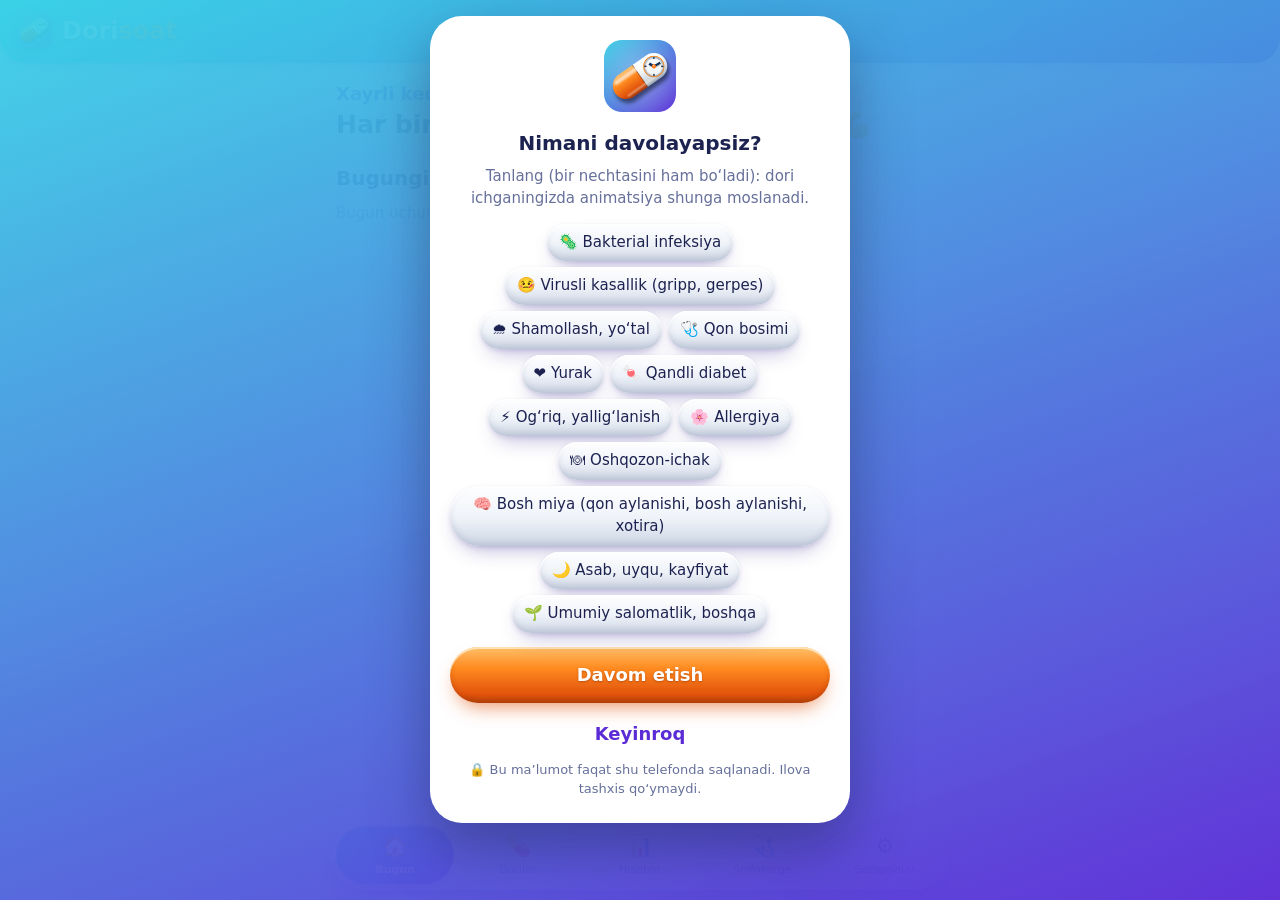
==== ilova/index.html @ 6b001cf3 "dorisoat.uz/ilova: ilovaning veb-ko'rinishi (iPhone'da «Bosh ekranga qo'shish» uchun) Sinov ko'rinis" ====
<!doctype html>
<html lang="uz">
<head>
  <meta charset="utf-8">
  <meta name="viewport" content="width=device-width, initial-scale=1, viewport-fit=cover">
  <meta name="theme-color" content="#4a7fe0">
  <title>Dorisoat</title>
  <link rel="manifest" href="manifest.webmanifest">
  <link rel="apple-touch-icon" href="icons/apple-touch-icon.png">
  <meta name="apple-mobile-web-app-capable" content="yes">
  <meta name="mobile-web-app-capable" content="yes">
  <meta name="apple-mobile-web-app-title" content="Dorisoat">
  <meta name="apple-mobile-web-app-status-bar-style" content="default">
  <link rel="stylesheet" href="style.css">
</head>
<body>
  <div id="app"></div>
  <script src="app.js"></script>
</body>
</html>
---- ilova/style.css ----
/* Dorisoat: logotip uslubi — kapsula shakllari, hajmli (3D) gradientlar, havorang→binafsha va to'q sariq */
:root {
  --ink: #1d2350; --muted: #66709a; --sky: #3ad1e6; --violet: #5b2bd6; --blue: #4a7fe0;
  --o1: #ffc06a; --o2: #ff8a1f; --o3: #e2530c; --w1: #ffffff; --w2: #eef2f8; --w3: #cdd6e4;
  --green: #22b573; --amber: #f5a524; --red: #e5484d;
  --brand: linear-gradient(120deg, var(--sky), var(--violet));
  --orange: linear-gradient(180deg, var(--o1) 0%, var(--o2) 38%, var(--o3) 85%, #b8430b 100%);
  --white: linear-gradient(180deg, var(--w1) 0%, var(--w2) 55%, var(--w3) 100%);
  --lift: 0 10px 22px -10px rgba(52, 36, 140, .45), 0 2px 4px rgba(52, 36, 140, .12);
  --gloss: inset 0 2px 0 rgba(255, 255, 255, .85), inset 0 -3px 6px rgba(40, 50, 90, .12);
}
* { box-sizing: border-box; -webkit-tap-highlight-color: transparent; }
html { background: #f3efff; }
html, body { margin: 0; color: var(--ink); font: 18px/1.45 system-ui, -apple-system, "Segoe UI", Roboto, sans-serif;
  background: linear-gradient(180deg, #eaf6fd 0%, #f1edff 60%, #f6f2ff 100%) fixed; min-height: 100%; }
header { position: sticky; top: 0; z-index: 2; background: var(--brand); color: #fff; font-weight: 800; font-size: 24px;
  padding: calc(12px + env(safe-area-inset-top)) 16px 14px; box-shadow: 0 6px 18px -8px rgba(60, 40, 160, .6);
  border-radius: 0 0 26px 26px; text-shadow: 0 2px 3px rgba(40, 20, 110, .35); }
header span { color: #ffb04a; }
header img { width: 36px; height: 36px; vertical-align: -9px; margin-right: 10px; border-radius: 10px;
  box-shadow: 0 3px 8px rgba(30, 20, 90, .35); }
main { padding: 14px 16px 120px; max-width: 640px; margin: 0 auto; }
.greet { margin: 4px 0 0; font-weight: 700; color: var(--violet); }
h1 { font-size: 25px; margin: 2px 0 10px; line-height: 1.25; } h2 { font-size: 20px; margin: 24px 0 10px; } h3 { font-size: 16px; margin: 14px 0 4px; color: var(--muted); }
p { margin: 8px 0; }
.muted { color: var(--muted); font-size: 15px; } .small { font-size: 13px; }
.ok { color: var(--green); font-weight: 800; white-space: nowrap; } .bad { color: var(--red); font-weight: 700; }

/* kartochkalar — kapsula ramkalar */
.card { display: flex; gap: 12px; align-items: center; background: var(--white); border-radius: 30px; padding: 12px 16px; margin: 10px 0;
  box-shadow: var(--lift), var(--gloss); position: relative; overflow: hidden; }
.card::after { content: ""; position: absolute; left: 22px; right: 22px; top: 5px; height: 9px; border-radius: 9px;
  background: linear-gradient(90deg, rgba(255,255,255,.0), rgba(255,255,255,.9), rgba(255,255,255,.0)); pointer-events: none; }
.card.small { justify-content: space-between; padding: 9px 18px; border-radius: 999px; }
.card .grow { flex: 1; min-width: 0; } .card .col { display: flex; flex-direction: column; gap: 6px; }
/* dori kartochkasining chap tomoni — kapsulaning to'q sariq yarmi */
.card.med { padding-left: 34px; }
.card.med::before { content: ""; position: absolute; left: 0; top: 0; bottom: 0; width: 18px; background: var(--orange);
  box-shadow: inset -2px 0 0 rgba(150, 50, 0, .25); }

/* bugungi doza = kapsula: chapda to'q sariq yarim (vaqt), o'ngda oq yarim */
.dose { padding: 0; align-items: stretch; border-radius: 999px; min-height: 88px; }
.dose .time { background: var(--orange); color: #fff; font-size: 22px; font-weight: 900; min-width: 98px; display: grid; place-items: center;
  text-shadow: 0 2px 2px rgba(140, 50, 0, .45); box-shadow: inset -3px 0 0 rgba(140, 50, 0, .22), inset 0 3px 0 rgba(255,255,255,.45);
  position: relative; }
.dose .time::after { content: ""; position: absolute; left: 14px; right: 18px; top: 12px; height: 10px; border-radius: 10px;
  background: rgba(255, 236, 205, .75); }
.dose .grow { padding: 12px 6px 12px 4px; align-self: center; } .dose > button, .dose > .ok { align-self: center; margin-right: 14px; }
.dose.taken .time { background: linear-gradient(180deg, #8ff0c2, var(--green) 55%, #138a55); text-shadow: 0 2px 2px rgba(0, 80, 40, .45); }
.dose.missed .time { background: linear-gradient(180deg, #ffb0a8, var(--red) 55%, #b4282d); }
.pct { font-size: 22px; font-weight: 900; background: var(--brand); -webkit-background-clip: text; background-clip: text; color: transparent; }

.stats { display: flex; gap: 8px; flex-wrap: wrap; }
.pill { background: var(--white); border-radius: 999px; padding: 8px 18px; font-weight: 800; box-shadow: var(--lift), var(--gloss); }
.pill.fire { background: var(--orange); color: #fff; text-shadow: 0 1px 2px rgba(140, 50, 0, .5); }
.total { font-size: 20px; font-weight: 900; margin: 12px 0; display: inline-block; padding: 8px 20px; border-radius: 999px;
  background: var(--brand); color: #fff; box-shadow: var(--lift); }

/* tugmalar — kapsula */
button { font: inherit; border: 0; background: var(--white); color: var(--ink); border-radius: 999px; padding: 10px 18px; cursor: pointer;
  box-shadow: var(--lift), var(--gloss); transition: transform .08s; }
button:active { transform: translateY(2px) scale(.98); }
button.primary { background: var(--orange); color: #fff; font-weight: 800; text-shadow: 0 1px 2px rgba(140, 50, 0, .5);
  box-shadow: 0 10px 20px -8px rgba(226, 83, 12, .7), inset 0 2px 0 rgba(255, 230, 190, .9), inset 0 -3px 5px rgba(150, 50, 0, .3); }
button.ghost { background: var(--white); }
button.danger { background: linear-gradient(180deg, #ffd6d6, #ffb3b5); color: #9b1c22; font-weight: 700; }
button.big { display: block; width: 100%; margin: 12px 0; padding: 15px; font-size: 18px; }
button.mic { font-size: 22px; padding: 9px 14px; background: var(--brand); box-shadow: 0 8px 16px -8px rgba(91, 43, 214, .8), inset 0 2px 0 rgba(255,255,255,.5); }

label { display: block; font-weight: 700; margin: 16px 0 6px; }
label.check { display: flex; align-items: center; gap: 8px; font-weight: 600; margin: 0; white-space: nowrap; }
label.check.big { margin: 14px 0; font-size: 18px; } label.check input { width: 24px; height: 24px; accent-color: var(--violet); }
input { font: inherit; width: 100%; padding: 12px 18px; border: 0; border-radius: 999px; background: #fff; color: var(--ink);
  box-shadow: inset 0 3px 6px rgba(40, 50, 110, .14), inset 0 -1px 0 rgba(255,255,255,.9), 0 1px 0 rgba(255,255,255,.8); }
input:focus { outline: 3px solid rgba(91, 43, 214, .35); }
input:disabled { background: #eceef6; }
.row { display: flex; gap: 8px; align-items: center; } .row input { flex: 1; }
.chips { display: flex; flex-wrap: wrap; gap: 8px; margin: 10px 0; }
.chips button.on, .freq button.on { background: var(--brand); color: #fff; font-weight: 800; }

.note { border-radius: 24px; padding: 12px 16px; margin: 10px 0; font-size: 16px; box-shadow: var(--lift), var(--gloss);
  background: var(--white); }
.note.good { background: linear-gradient(180deg, #f2fff8, #d4f5e4); } .note.warn { background: linear-gradient(180deg, #fff6ea, #ffe0bb); }
.note.info { background: linear-gradient(180deg, #f3f6ff, #dde5ff); } .note.bad { background: linear-gradient(180deg, #fff1f1, #ffd3d3); }
.note p { margin: 6px 0; }

/* kalendar — har kun kichik yaltiroq "tabletka" */
.cal { display: grid; grid-template-columns: repeat(7, 1fr); gap: 7px; }
.cal .wd { text-align: center; font-size: 13px; color: var(--muted); font-weight: 800; }
.cal .day { aspect-ratio: 1; display: grid; place-items: center; border-radius: 50%; font-weight: 800; color: #fff;
  text-shadow: 0 1px 2px rgba(0, 0, 0, .3); box-shadow: 0 6px 10px -6px rgba(40, 30, 110, .6), inset 0 2px 0 rgba(255,255,255,.55), inset 0 -3px 4px rgba(0,0,0,.15); }
.day.full, i.full { background: linear-gradient(180deg, #8ff0c2, var(--green) 55%, #138a55); }
.day.part, i.part { background: linear-gradient(180deg, #ffe08a, var(--amber) 55%, #c47a0b); }
.day.none, i.none { background: linear-gradient(180deg, #ffb0a8, var(--red) 55%, #b4282d); }
.day.empty, i.empty { background: var(--white); color: var(--ink); text-shadow: none; }
.day.future { background: rgba(255,255,255,.55); color: var(--muted); text-shadow: none; box-shadow: inset 0 0 0 2px #dfe3f3; }
.day.today { outline: 3px solid var(--violet); outline-offset: 2px; }
.legend { display: flex; flex-wrap: wrap; gap: 12px; margin: 10px 0; font-size: 14px; }
.legend i { display: inline-block; width: 16px; height: 16px; border-radius: 50%; margin-right: 5px; vertical-align: -3px; }

/* medallar — kapsula nishonlar */
.medals { display: grid; grid-template-columns: 1fr 1fr; gap: 10px; margin: 12px 0; }
.medal { border-radius: 22px; padding: 10px 14px; display: flex; align-items: center; font-size: 15px; background: rgba(255,255,255,.6); color: var(--muted);
  box-shadow: inset 0 0 0 2px #dfe3f3; filter: grayscale(1); }
.medal.won { filter: none; color: #fff; font-weight: 800; background: var(--orange); text-shadow: 0 1px 2px rgba(140, 50, 0, .5);
  box-shadow: 0 8px 16px -8px rgba(226, 83, 12, .7), inset 0 2px 0 rgba(255, 230, 190, .9); }

.chart { width: 100%; background: var(--white); border-radius: 26px; box-shadow: var(--lift), var(--gloss); padding: 6px; }
.chart .grid { stroke: #dfe3f3; } .chart .axis { font-size: 10px; fill: var(--muted); }

/* pastki menyu — oyna, faol bo'lim kapsula ichida */
nav { position: fixed; bottom: 10px; left: 10px; right: 10px; max-width: 620px; margin: 0 auto; display: flex; gap: 4px; padding: 6px;
  background: rgba(255, 255, 255, .82); backdrop-filter: blur(12px); -webkit-backdrop-filter: blur(12px);
  border-radius: 999px; box-shadow: 0 14px 30px -12px rgba(52, 36, 140, .55), inset 0 1px 0 #fff;
  margin-bottom: env(safe-area-inset-bottom); z-index: 3; }
nav button { flex: 1; border-radius: 999px; background: none; box-shadow: none; padding: 6px 2px; font-size: 11px; color: var(--muted);
  display: flex; flex-direction: column; align-items: center; gap: 1px; }
nav button span { font-size: 21px; }
nav button.on { background: var(--brand); color: #fff; font-weight: 800; box-shadow: 0 8px 16px -8px rgba(91, 43, 214, .9), inset 0 2px 0 rgba(255,255,255,.45); }

#toast { position: fixed; left: 16px; right: 16px; bottom: 96px; background: var(--brand); color: #fff; border-radius: 26px; padding: 14px 18px;
  font-size: 16px; font-weight: 600; opacity: 0; transform: translateY(20px); transition: .25s; pointer-events: none; z-index: 5;
  box-shadow: 0 16px 30px -12px rgba(52, 36, 140, .7), inset 0 2px 0 rgba(255,255,255,.35); }
#toast.show { opacity: 1; transform: none; }

/* dori haqida ma'lumot */
button.link { background: none; box-shadow: none; border: 0; color: var(--violet, #5b2bd6); font-weight: 700; padding: 6px 2px; }
.card.info { display: block; line-height: 1.45; }
.card.quick { display: block; } .card.quick .primary { width: 100%; margin-top: 8px; }
.card.info h3 { margin: 0 0 6px; color: var(--ink); font-size: 19px; }
.card.info p { margin: 8px 0; }
.card.info ul { margin: 4px 0 8px; padding-left: 20px; }
/* uzun belgilash yozuvlari qatorga sig'masa keyingi qatorga o'tadi ("Doimiy" kabi qisqalari o'zgarmaydi) */
main > label.check, .card label.check, label.check.big { white-space: normal; margin: 12px 0; line-height: 1.3; }
label.check input { flex: none; }
.who { color: var(--violet); font-weight: 700; font-size: 14px; }

/* ilova ichidagi tasdiqlash oynasi */
.dialog { position: fixed; inset: 0; z-index: 50; display: grid; place-items: center; padding: 16px; background: rgba(29, 35, 80, .45); }
.dialog .sheet { width: 100%; max-width: 380px; background: #fff; color: var(--ink); border-radius: 28px; padding: 22px 20px 16px;
  box-shadow: 0 20px 50px rgba(29, 35, 80, .35); }
.dialog .sheet p { margin: 0 0 16px; font-size: 17px; line-height: 1.4; }
.dialog .row { display: flex; gap: 10px; justify-content: flex-end; }
.dialog .row button { flex: 1; }

textarea { width: 100%; box-sizing: border-box; border: 2px solid #dfe3f5; border-radius: 22px; padding: 14px 18px; font: inherit; font-size: 17px;
  resize: vertical; background: #fff; color: var(--ink); }

/* "Ichdim"dan keyingi bayram: butun ekran */
.celebrate { position: fixed; inset: 0; z-index: 60; display: grid; place-items: center; padding: 16px; overflow: hidden;
  background: radial-gradient(circle at 50% 40%, rgba(58, 209, 230, .92), rgba(91, 43, 214, .94)); animation: cel-in .3s ease-out; }
.celebrate.out { opacity: 0; transition: opacity .3s; }
.celebrate .cel-card { position: relative; width: 100%; max-width: 380px; text-align: center; background: #fff; color: var(--ink);
  border-radius: 36px; padding: 28px 22px 18px; box-shadow: 0 24px 60px rgba(29, 35, 80, .45); animation: cel-pop .55s cubic-bezier(.2, 1.6, .4, 1); }
.celebrate .burst { font-size: 88px; line-height: 1; animation: cel-beat 1.2s ease-in-out .5s infinite; }
.celebrate .praise { font-size: 24px; font-weight: 800; line-height: 1.3; margin: 16px 0 10px; }
.celebrate .love { font-size: 19px; font-weight: 700; color: var(--violet); margin: 8px 0; }
.celebrate .extra { font-size: 16px; color: var(--muted); margin: 6px 0; }
.celebrate .confetti { position: absolute; inset: 0; pointer-events: none; }
.celebrate .confetti i { position: absolute; top: -20px; width: 10px; height: 16px; border-radius: 3px; animation: cel-fall linear infinite; }
@keyframes cel-in { from { opacity: 0; } }
@keyframes cel-pop { from { transform: scale(.4) translateY(40px); opacity: 0; } }
@keyframes cel-beat { 50% { transform: scale(1.15); } }
@keyframes cel-fall { to { top: 110%; transform: rotate(720deg) translateX(30px); } }
@media (prefers-reduced-motion: reduce) {
  .celebrate, .celebrate .cel-card, .celebrate .burst { animation: none; }
  .celebrate .confetti { display: none; }
}

/* ramziy davolanish sahnasi */
.celebrate .scene { display: flex; flex-wrap: wrap; justify-content: center; align-items: center; gap: 2px; margin: 14px 0 4px; min-height: 48px; }
.celebrate .scene .enemy { font-size: 24px; animation: cel-wobble 1.6s ease-in-out infinite; }
.celebrate .scene .gone { font-size: 20px; opacity: .55; }
.celebrate .scene .gone.now { opacity: 1; animation: cel-zap 1.1s ease-out .4s both; }
.celebrate .scene .grow-icon { line-height: 1; animation: cel-beat 1.4s ease-in-out .5s infinite; }
.celebrate .scene .meter { flex: 1 1 100%; height: 12px; border-radius: 99px; background: #e6e9f6; overflow: hidden; }
.celebrate .scene .meter b { display: block; height: 100%; border-radius: 99px; background: linear-gradient(90deg, #3ad1e6, #2e9e5b);
  animation: cel-fill 1.2s ease-out .3s both; }
.celebrate .scene-label { font-size: 17px; font-weight: 800; color: var(--violet); margin: 4px 0; }
.celebrate .scene-note { font-size: 12px; color: var(--muted); margin: 0 0 6px; }
@keyframes cel-wobble { 50% { transform: rotate(-12deg) scale(1.08); } }
@keyframes cel-zap { 0% { transform: scale(1.6) rotate(0); filter: none; } 40% { transform: scale(.4) rotate(180deg); opacity: .2; } 100% { transform: scale(1) rotate(360deg); opacity: 1; } }
@keyframes cel-fill { from { width: 0; } }
@media (prefers-reduced-motion: reduce) { .celebrate .scene * { animation: none !important; } }
.celebrate .cel-card.has-scene .burst { font-size: 60px; }
/* birinchi kirish: "Nimani davolayapsiz?" */
.onboard { position: fixed; inset: 0; z-index: 55; display: grid; place-items: center; padding: 16px; overflow-y: auto;
  background: linear-gradient(160deg, rgba(58, 209, 230, .95), rgba(91, 43, 214, .96)); }
.onboard .cel-card { width: 100%; max-width: 420px; text-align: center; background: #fff; color: var(--ink); border-radius: 32px;
  padding: 24px 20px 16px; box-shadow: 0 24px 60px rgba(29, 35, 80, .45); }
.onboard .cel-card img { border-radius: 18px; }
.onboard h2 { margin: 10px 0 6px; }
.onboard .chips { justify-content: center; margin: 14px 0; }

/* kasallangan a'zo sahnasi (SVG) */
.celebrate .scene { display: block; min-height: 0; }
.scene-svg { width: 100%; max-width: 260px; height: auto; display: block; margin: 0 auto; overflow: visible; }
.scene-svg .enemy-a, .scene-svg .leaving, .scene-svg .spark, .scene-svg .beat { transform-box: fill-box; transform-origin: center; }
.scene-svg .enemy-a { animation: sc-wobble 1.8s ease-in-out infinite; }
.scene-svg .leaving { animation: sc-leave 1.3s ease-in .6s forwards; }
.scene-svg .spark { animation: sc-twinkle 1.6s ease-in-out infinite; }
.scene-svg .beat { animation: cel-beat 1.1s ease-in-out infinite; }
.scene-svg .draw { stroke-dasharray: 220; stroke-dashoffset: 220; animation: sc-draw 1.6s ease-out .3s forwards; }
.scene-svg .ring { animation: sc-ring 1.4s ease-out both; }
@keyframes sc-wobble { 50% { transform: rotate(-10deg) scale(1.08); } }
@keyframes sc-leave { 25% { transform: scale(1.45); } 100% { transform: scale(0) rotate(160deg); opacity: 0; } }
@keyframes sc-twinkle { 50% { transform: scale(1.6); opacity: .5; } }
@keyframes sc-draw { to { stroke-dashoffset: 0; } }
@keyframes sc-ring { from { stroke-dasharray: 0 999; } }
@media (prefers-reduced-motion: reduce) { .scene-svg * { animation: none !important; stroke-dashoffset: 0 !important; } }
.onboard { align-items: start; }
.onboard .chips { gap: 6px; }
.onboard .chips button { padding: 8px 12px; font-size: 15px; }
.scene-svg .flow { stroke-dasharray: 3 7; animation: sc-flow 1.2s linear infinite; }
@keyframes sc-flow { to { stroke-dashoffset: -20; } }

/* retseptni o'qish jarayoni */
.progress { height: 12px; border-radius: 8px; background: #dde5ff; overflow: hidden; margin: 10px 0; }
.progress i { display: block; height: 100%; width: 0; background: linear-gradient(90deg, #22c55e, #0e9f6e); transition: width .3s; }
.chips.hours { display: grid; grid-template-columns: repeat(6, 1fr); gap: 6px; }
.chips.hours button { padding: 8px 0; font-size: 15px; }
.tm { display: inline-flex; align-items: center; gap: 2px; font-weight: 800; }
.tm select { width: auto; padding: 4px 6px; font: inherit; font-size: 18px; font-weight: 800; border-radius: 10px; border: 2px solid #dfe3f5; background: #fff; }
.lab .thumb { width: 56px; height: 56px; border-radius: 12px; object-fit: cover; flex: none; display: grid; place-items: center;
  background: #eef2ff; font-size: 28px; margin-right: 10px; }
.dialog.viewer { background: rgba(10, 12, 30, .92); display: flex; flex-direction: column; align-items: center; justify-content: center; gap: 12px; padding: 16px; }
.dialog.viewer img { max-width: 100%; max-height: 82vh; border-radius: 12px; background: #fff; }
/* favqulodda tibbiy karta: uzoqdan o'qiladigan katta yozuv */
.medcard { background: #fff; border: 3px solid #d9534f; border-radius: 24px; padding: 18px 20px; font-size: 19px; line-height: 1.45; }
.medcard h2 { color: #c0392b; margin-top: 0; } .medcard h3 { margin: 14px 0 6px; }
.medcard .who-big { font-size: 24px; font-weight: 800; margin: 4px 0 10px; }
.card-row { display: flex; flex-direction: column; padding: 6px 0; border-bottom: 1px solid #f0e4e4; }
.card-row span { font-size: 15px; color: #7a6a6a; }
button.danger.big { background: linear-gradient(180deg, #e8604f, #c0392b); color: #fff; }
.medcard .allergy { color: #c0392b; font-size: 21px; }

/* rasmiy yo'riqnomadan qisqa ma'lumot */
/* dori ma'lumoti bitta kartochkada: ichidagi bo'limlar alohida quti emas, ingichka chiziq bilan ajraladi */
.lookup > .note, .lookup > p { background: none; box-shadow: none; border-radius: 0; padding: 10px 0 0; margin: 10px 0 0;
  border-top: 1px solid rgba(127, 127, 127, .22); }
.lookup > :first-child { border-top: 0; margin-top: 0; padding-top: 0; }
.lookup > .note.warn, .lookup > .note.bad { background: rgba(255, 160, 60, .16); border-top: 0; border-radius: 16px; padding: 10px 12px; }
.lookup > .note.bad { background: rgba(255, 90, 90, .14); }
.lookup > .link { margin-top: 6px; }
details.leaflet summary { cursor: pointer; font-weight: 700; }
details.leaflet p { margin: 10px 0 0; font-size: 15px; line-height: 1.45; }
details.leaflet small { display: block; margin-top: 10px; opacity: .8; }

/* yaqinlar holati va kuzatish kodi */
.card.fam { display: block; }
.fam-row { padding: 6px 0; border-top: 1px solid rgba(0,0,0,.06); }
.fam-row.missed { color: #c0262d; }
.fam-row.taken { color: #15803d; }
b.code { font-size: 30px; letter-spacing: 4px; font-family: monospace; }
#acc-box label.check { display: flex; align-items: flex-start; gap: 10px; white-space: normal; line-height: 1.4; }
#acc-box label.check input { flex: 0 0 auto; margin-top: 3px; }
#acc-box h3 { margin: 22px 0 6px; }
.note.pharmacy .ph-logo { width: 34px; height: 34px; border-radius: 8px; vertical-align: middle; object-fit: cover; }
.where { padding: 8px 0; border-top: 1px solid rgba(0,0,0,.06); }
.side-sheet { max-height: 88vh; overflow-y: auto; }
.legal { max-width: 560px; } .legal h1 { font-size: 22px; margin: 0 0 4px; } .legal h2 { font-size: 18px; margin: 18px 0 6px; }
.legal .date { color: var(--muted, #66709a); font-size: 14px; } .legal ul { padding-left: 20px; margin: 0 0 12px; } .legal li { margin: 3px 0; }
.legal .box { background: #f3f1fb; border-radius: 14px; padding: 8px 14px; margin-bottom: 12px; } .legal .fill { background: #ffe58a; border-radius: 4px; padding: 0 3px; }
.side-med { border-top: 1px solid rgba(0,0,0,.08); padding: 10px 0; }
.side-med ul { margin: 6px 0 0 18px; padding: 0; }
.side-med li { margin: 3px 0; }

.gate-steps { margin: 0 0 16px; padding-left: 22px; font-size: 16px; line-height: 1.45; } .gate-steps li { margin: 6px 0; }
#exact-gate .ghost { width: 100%; margin-top: 8px; }

/* qo'llanma: yoritilgan tugma va izoh */
#tour { position: fixed; inset: 0; z-index: 60; }
#tour .tour-block { position: absolute; inset: 0; }
#tour .tour-hole { position: fixed; border-radius: 18px; box-shadow: 0 0 0 9999px rgba(20, 24, 60, .66); outline: 3px solid #ffc06a;
  transition: all .25s ease; pointer-events: none; }
#tour.center .tour-hole { left: 50%; top: 50%; width: 0; height: 0; outline: none; }
#tour .tour-tip { position: fixed; left: 16px; right: 16px; max-width: 440px; margin: 0 auto; background: #fff; color: var(--ink);
  border-radius: 22px; padding: 18px 18px 14px; box-shadow: 0 18px 40px -12px rgba(0, 0, 0, .45); }
#tour.center .tour-tip { top: 50%; transform: translateY(-50%); }
#tour .tour-tip p { margin: 0 0 14px; font-size: 18px; line-height: 1.45; }
#tour .tour-row { display: flex; align-items: center; gap: 8px; }
#tour .tour-row .muted { margin-right: auto; }
#tour .tour-row button { width: auto; padding: 10px 14px; margin: 0; font-size: 15px; white-space: nowrap; flex: 0 0 auto; }
#tour .tour-row .muted { white-space: nowrap; }
@media (prefers-reduced-motion: reduce) { #tour .tour-hole { transition: none; } }
.tour-btn { margin-bottom: 4px; }

/* Sozlamalar: ochiladigan guruhlar */
/* Sozlamalar: guruhlangan ro'yxat va ichki sahifalar */
.scap { margin: 22px 6px 8px; font-size: 13px; font-weight: 800; letter-spacing: .08em; text-transform: uppercase; color: var(--muted); }
.sbox { background: #fff; border-radius: 22px; box-shadow: 0 8px 20px -14px rgba(52, 36, 140, .5); overflow: hidden; }
.srow2 { display: flex; align-items: center; gap: 14px; width: 100%; text-align: left; border-radius: 0; box-shadow: none; background: #fff; padding: 12px 14px; }
.srow2 + .srow2 { border-top: 1px solid rgba(102, 112, 154, .13); }
.srow2:active { transform: none; background: #f4f2ff; }
.sico { flex: none; width: 42px; height: 42px; border-radius: 13px; display: grid; place-items: center; }
.sico svg { width: 22px; height: 22px; }
.sico.violet { background: #efeaff; color: var(--violet); } .sico.orange { background: #fff0e2; color: var(--o3); } .sico.teal { background: #e3f7fa; color: #0f8fa3; }
.sico.blue { background: #e8effd; color: #2f62c9; } .sico.red { background: #ffe9ea; color: var(--red); } .sico.green { background: #e3f6ec; color: #16915a; }
.sico.gray { background: #eef0f5; color: var(--muted); } .sico.warn { background: #ffe6c7; color: #b35b00; }
.stx { display: flex; flex-direction: column; min-width: 0; flex: 1; } .stx b { font-size: 17px; font-weight: 700; }
.stx small { color: var(--muted); font-size: 13.5px; line-height: 1.3; }
.schev { color: #a3a9c4; display: grid; } .schev svg { width: 20px; height: 20px; }
.sbadge { background: var(--o3); color: #fff; font-size: 12px; font-weight: 800; border-radius: 999px; padding: 3px 9px; }
.danger-row .stx b { color: var(--red); }
.swarn { display: flex; align-items: center; gap: 12px; width: 100%; text-align: left; margin: 6px 0 4px; padding: 12px 14px; border-radius: 18px;
  background: #fff6e8; border: 1.5px solid #f5c98a; box-shadow: none; }
.swarn .stx b { color: #8a4300; }
.sp-head { display: flex; align-items: center; gap: 12px; margin: 0 0 8px; }
.sp-head h1 { margin: 0; }
.sp-back { width: 44px; height: 44px; padding: 0; display: grid; place-items: center; flex: none; }
.sp-back svg { width: 22px; height: 22px; }
.swrow { display: flex; align-items: center; gap: 12px; background: #fff; border-radius: 18px; padding: 12px 14px; margin: 10px 0;
  box-shadow: 0 8px 20px -14px rgba(52, 36, 140, .5); }
input.sw { appearance: none; -webkit-appearance: none; flex: none; width: 52px; height: 30px; border-radius: 999px; background: #cfd4e3; position: relative;
  cursor: pointer; transition: background .2s; margin: 0; border: 0; padding: 0; }
input.sw::after { content: ""; position: absolute; top: 3px; left: 3px; width: 24px; height: 24px; border-radius: 50%; background: #fff;
  box-shadow: 0 2px 4px rgba(0, 0, 0, .2); transition: transform .2s; }
input.sw:checked { background: var(--violet); } input.sw:checked::after { transform: translateX(22px); }
.snd { display: flex; align-items: center; } .snd + .snd { border-top: 1px solid rgba(102, 112, 154, .13); }
.snd-pick { flex: 1; display: flex; align-items: center; gap: 14px; text-align: left; background: #fff; box-shadow: none; border-radius: 0; padding: 12px 14px; }
.snd-pick:active { transform: none; background: #f4f2ff; }
.radio { flex: none; width: 22px; height: 22px; border-radius: 50%; border: 2px solid #b6bcd2; position: relative; }
.radio.on { border-color: var(--violet); } .radio.on::after { content: ""; position: absolute; inset: 3px; border-radius: 50%; background: var(--violet); }
.snd-play { flex: none; width: 40px; height: 40px; margin-right: 12px; padding: 0; border-radius: 50%; background: #efeaff; color: var(--violet); box-shadow: none; font-size: 14px; }
.srow { display: flex; align-items: center; gap: 12px; margin: 8px 0 14px; font-size: 17px; }
.srow span { flex: 1; }
.srow select { width: auto; min-width: 120px; font-size: 17px; padding: 10px 12px; border-radius: 14px; }
.copy { user-select: all; }
.center { text-align: center; }

/* eslatma jurnali va "Ichdingizmi?" */
.logrow { display: grid; grid-template-columns: 52px 112px 1fr; gap: 6px; align-items: baseline; padding: 7px 10px; border-radius: 12px; font-size: 15px; margin: 4px 0; background: #f6f5fd; }
.logrow b { font-variant-numeric: tabular-nums; }
.logrow.good { background: #e8f7ee; } .logrow.warn { background: #fff3df; } .logrow.bad { background: #fde8e8; }
.missed-row { display: flex; flex-wrap: wrap; gap: 10px; align-items: center; justify-content: space-between; padding: 12px 0; border-top: 1px solid rgba(0,0,0,.08); }
.missed-btns { display: flex; gap: 8px; } .missed-btns button { width: auto; margin: 0; padding: 10px 14px; font-size: 16px; white-space: nowrap; }

/* ovoz va sodda rejim */
.say-btn { width: 100%; margin: 4px 0 8px; font-size: 17px; }
body.simple main { font-size: 21px; }
body.simple .card { padding: 20px 18px; }
body.simple .card b { font-size: 23px; }
body.simple button.primary, body.simple .take { font-size: 21px; padding: 16px 18px; }
body.simple .greet, body.simple .streak { display: none; }
body.simple nav button { font-size: 14px; } body.simple nav button span { font-size: 26px; }
/* Sodda rejim: doza kartochkasi — tepada soat va nom, pastda butun eni bo'ylab katta tugma */
body.simple .card.dose { flex-wrap: wrap; border-radius: 28px; padding: 14px; gap: 12px 14px; align-items: center; }
body.simple .card.dose .time { border-radius: 20px; min-width: 96px; min-height: 78px; align-self: stretch; }
body.simple .card.dose .grow { padding: 0; flex: 1 1 0; }
body.simple .card.dose > button.primary, body.simple .card.dose > .ok { flex: 1 0 100%; margin: 0; text-align: center; }
body.simple .dose.due { margin: 16px 0; }

/* Dori qo'shish: 3 qadam, qolgani "Qo'shimcha" ichida */
.fstep { display: flex; align-items: center; gap: 10px; font-size: 20px; font-weight: 800; margin-top: 22px; }
.fstep span { flex: none; width: 34px; height: 34px; border-radius: 50%; background: var(--brand); color: #fff; font-size: 17px;
  display: flex; align-items: center; justify-content: center; box-shadow: var(--lift); }
.freq { display: grid; grid-template-columns: repeat(4, 1fr); gap: 8px; margin: 8px 0; }
.freq button { display: flex; flex-direction: column; align-items: center; gap: 2px; padding: 12px 4px; border-radius: 22px; font-size: 14px; line-height: 1.2; }
.freq button b { font-size: 28px; line-height: 1.1; }
.ftimes { display: flex; flex-wrap: wrap; align-items: center; gap: 8px; margin: 6px 0 2px; font-size: 18px; }
.ftime { display: flex; align-items: center; gap: 6px; background: var(--white); border-radius: 999px; padding: 6px 6px 6px 14px; box-shadow: var(--lift), var(--gloss); }
.ftime .tm select { font-size: 22px; font-weight: 800; }
.ftime .fdel { width: 38px; height: 38px; padding: 0; font-size: 16px; color: var(--red); }
.fpanel { background: rgba(255, 255, 255, .6); border-radius: 22px; padding: 4px 12px 12px; margin: 8px 0; }
.fmore { margin: 22px 0 8px; background: var(--white); border-radius: 22px; box-shadow: var(--lift), var(--gloss); padding: 0 14px; }
.fmore > summary { list-style: none; cursor: pointer; padding: 16px 2px; font-size: 18px; font-weight: 700; color: var(--violet); }
.fmore > summary::-webkit-details-marker { display: none; }
.fmore[open] { padding-bottom: 14px; }

/* Bugungi dozalar: vaqti kelgani bo'rtib, ichilgani tekis; o'tishlar yumshoq */
.dose { transition: transform .35s cubic-bezier(.2, .8, .2, 1), box-shadow .35s ease, opacity .35s ease; will-change: transform; }
.dose.pending:not(.due) { box-shadow: 0 6px 14px -10px rgba(52, 36, 140, .4), var(--gloss); }
.dose.due { transform: scale(1.04); margin: 18px 2px; z-index: 1;
  box-shadow: 0 20px 34px -14px rgba(226, 83, 12, .55), 0 6px 14px rgba(52, 36, 140, .18), var(--gloss);
  animation: due-breathe 2.6s ease-in-out infinite; }
.dose.due.missed { animation-name: due-breathe-red; box-shadow: 0 20px 34px -14px rgba(229, 72, 77, .5), 0 6px 14px rgba(52, 36, 140, .18), var(--gloss); }
.dose.due > button.primary { transform: scale(1.08); }
.dose.taken { box-shadow: inset 0 2px 6px rgba(40, 50, 90, .12), 0 2px 4px rgba(52, 36, 140, .08); opacity: .93; }
.dose.pressing { animation: none; transform: scale(.97); transition-duration: .15s; }
.dose.settle { animation: dose-settle .6s cubic-bezier(.2, .8, .2, 1); }
@keyframes due-breathe { 50% { box-shadow: 0 24px 40px -12px rgba(255, 138, 31, .75), 0 0 0 6px rgba(255, 192, 106, .35), var(--gloss); } }
@keyframes due-breathe-red { 50% { box-shadow: 0 24px 40px -12px rgba(229, 72, 77, .7), 0 0 0 6px rgba(255, 176, 168, .4), var(--gloss); } }
@keyframes dose-settle { 0% { transform: scale(.97); } 45% { transform: scale(1.015); } 100% { transform: scale(1); } }
@media (prefers-reduced-motion: reduce) { .dose, .dose.due, .dose.settle { animation: none; transition: none; } }

/* Dori qo'shish: oq kartochkalar, segmentli tanlov, toza qatorlar */
.fcard { background: #fff; border-radius: 22px; padding: 4px 14px 14px; margin: 12px 0; box-shadow: 0 8px 20px -14px rgba(52, 36, 140, .5); }
.fcap { margin: 12px 2px 8px; font-size: 13px; font-weight: 800; letter-spacing: .08em; text-transform: uppercase; color: var(--muted); }
.fsub { margin: 12px 2px 6px; font-size: 15px; font-weight: 700; color: var(--ink); }
.fcard input, .fcard select { box-shadow: none; border: 1.5px solid #e1e4ef; background: #f8f9fc; }
.modes { display: grid; grid-template-columns: 1fr 1fr; gap: 8px; }
.modes button { display: flex; align-items: center; gap: 10px; padding: 12px; border-radius: 16px; background: #f4f5fa; box-shadow: none;
  border: 1.5px solid transparent; font-size: 15px; font-weight: 700; text-align: left; line-height: 1.2; }
.modes button svg { width: 22px; height: 22px; flex: none; color: var(--violet); }
.modes button.on { background: #efeaff; border-color: var(--violet); color: var(--violet); }
.seg { display: flex; gap: 4px; background: #f1f2f7; border-radius: 14px; padding: 4px; margin: 4px 0; }
.seg.wrap { flex-wrap: wrap; }
.seg button { flex: 1 1 auto; box-shadow: none; background: transparent; border-radius: 11px; padding: 9px 8px; font-size: 15px; font-weight: 700; color: var(--muted); }
.seg button.on { background: #fff; color: var(--violet); box-shadow: 0 2px 6px rgba(52, 36, 140, .15); }
.seg button:active, .modes button:active { transform: none; }
.flist { border: 1.5px solid #eceef5; border-radius: 16px; margin: 10px 0 4px; overflow: hidden; }
.frow { display: flex; align-items: center; gap: 10px; padding: 8px 12px; background: #fff; margin: 0; }
.frow + .frow { border-top: 1px solid #eceef5; }
.frow .tm select { font-size: 18px; font-weight: 800; }
.frow .fdel { width: 34px; height: 34px; padding: 0; box-shadow: none; background: #fff0f0; color: var(--red); font-size: 14px; }
.fcard .chips button { box-shadow: none; background: #f4f5fa; border: 1.5px solid transparent; }
.fcard .chips button.on { background: #efeaff; color: var(--violet); border-color: var(--violet); }
.fmore { background: #fff; box-shadow: 0 8px 20px -14px rgba(52, 36, 140, .5); }
.fmore > summary { color: var(--ink); }
.fauto { margin: 6px 2px 8px; padding: 8px 12px; border-radius: 12px; background: #e9f7ef; color: #146c43; font-size: 14px; font-weight: 600; }
.qbtn { flex: none; width: 36px; height: 36px; padding: 0; box-shadow: none; font-size: 15px; font-weight: 800; }
.qbtn.ok { background: #e3f6ec; color: #16915a; } .qbtn.del { background: #fff0f0; color: var(--red); }
.fcard .frow .stx b { font-weight: 600; font-size: 16px; }
body.simple .dose.due > button.primary { transform: none; }
.slot-gap { height: 1px; margin: 22px 18px 20px; background: linear-gradient(90deg, transparent, rgba(102, 112, 154, .35), transparent); }
body.simple .slot-gap { margin: 26px 18px 24px; }
.qbtn.wide { width: auto; padding: 0 14px; font-size: 14px; }
.fcard.buy { border: 1.5px solid #f5c98a; background: #fffaf2; }
.buyrow { padding: 12px 0; border-top: 1px solid #eceef5; } .buyrow .row { margin-top: 8px; gap: 8px; }
.sheet h3 { margin: 0 0 6px; color: var(--ink); font-size: 19px; }
.fcard.mq { padding-top: 6px; } .fcard.mq .frow { padding: 8px 0; } .fcard.mq.off { opacity: .6; }
#m-quick { width: 100%; min-height: 64px; resize: vertical; font: inherit; }
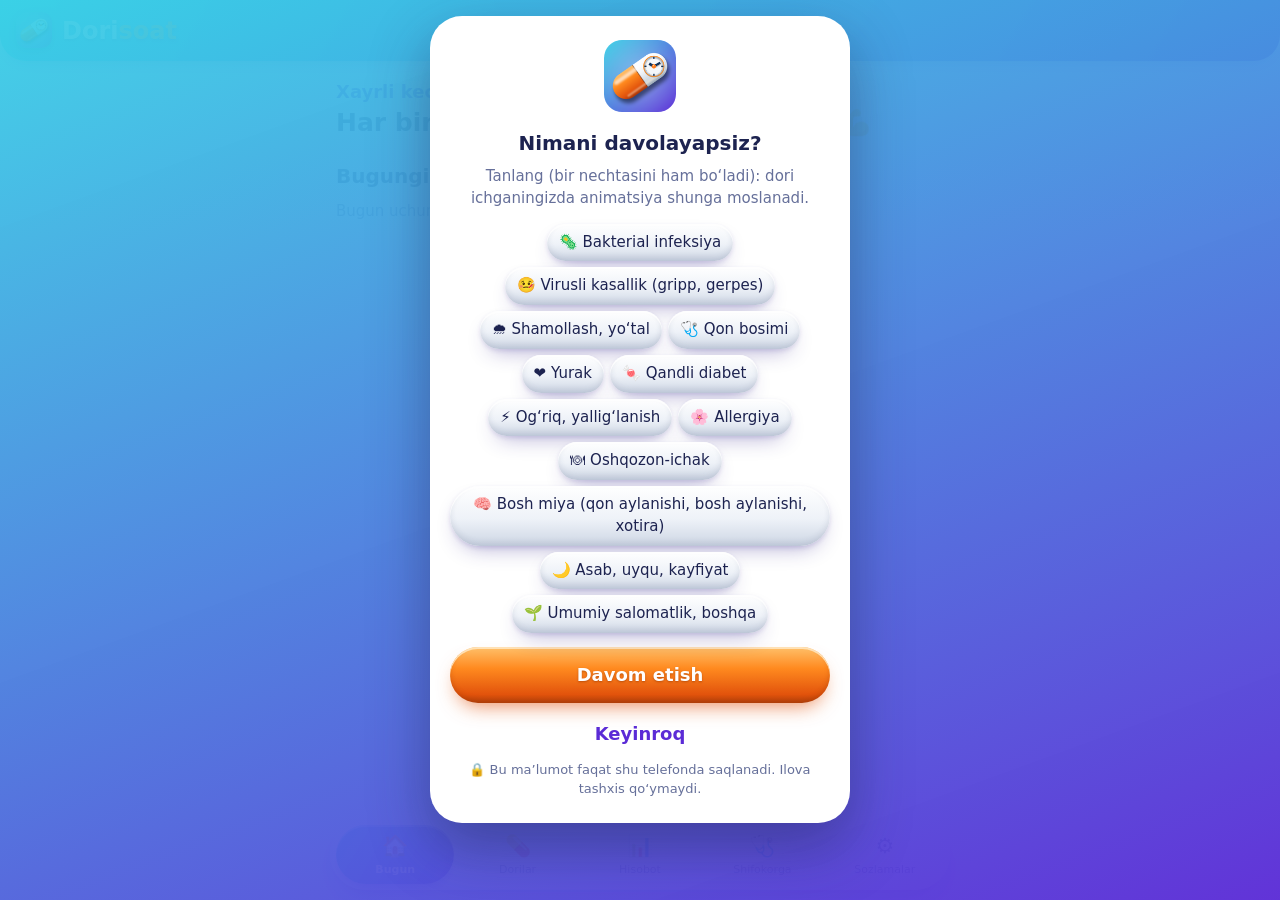
==== commit 928971f2: "ilova: fon telefon ekraniga moslandi Co-Authored-By: Claude Sonnet 5.5 <noreply@anthropic.com> Claud" ====
--- a/ilova/index.html
+++ b/ilova/index.html
@@ -4,13 +4,14 @@
   <meta charset="utf-8">
   <meta name="viewport" content="width=device-width, initial-scale=1, viewport-fit=cover">
   <meta name="theme-color" content="#4a7fe0">
+  <meta name="color-scheme" content="light">
   <title>Dorisoat</title>
   <link rel="manifest" href="manifest.webmanifest">
   <link rel="apple-touch-icon" href="icons/apple-touch-icon.png">
   <meta name="apple-mobile-web-app-capable" content="yes">
   <meta name="mobile-web-app-capable" content="yes">
   <meta name="apple-mobile-web-app-title" content="Dorisoat">
-  <meta name="apple-mobile-web-app-status-bar-style" content="default">
+  <meta name="apple-mobile-web-app-status-bar-style" content="black-translucent">
   <link rel="stylesheet" href="style.css">
 </head>
 <body>
--- a/ilova/style.css
+++ b/ilova/style.css
@@ -10,11 +10,16 @@
   --gloss: inset 0 2px 0 rgba(255, 255, 255, .85), inset 0 -3px 6px rgba(40, 50, 90, .12);
 }
 * { box-sizing: border-box; -webkit-tap-highlight-color: transparent; }
-html { background: #f3efff; }
-html, body { margin: 0; color: var(--ink); font: 18px/1.45 system-ui, -apple-system, "Segoe UI", Roboto, sans-serif;
-  background: linear-gradient(180deg, #eaf6fd 0%, #f1edff 60%, #f6f2ff 100%) fixed; min-height: 100%; }
+/* Fon: butun ekranni (notch va pastki chiziq ostini ham) qoplaydi. iOS Safari "background-attachment: fixed" ni qo'llamaydi,
+   shuning uchun gradient ekranga qotirilgan alohida qatlamda; Android WebView va iOS'da bir xil ishlaydi. */
+:root { color-scheme: light; }
+html { background: #f3efff; min-height: 100%; -webkit-text-size-adjust: 100%; text-size-adjust: 100%; }
+body::before { content: ""; position: fixed; inset: 0; z-index: -1; pointer-events: none;
+  background: linear-gradient(180deg, #eaf6fd 0%, #f1edff 60%, #f6f2ff 100%); }
+html, body { margin: 0; color: var(--ink); font: 18px/1.45 system-ui, -apple-system, "Segoe UI", Roboto, sans-serif; }
+body { min-height: 100vh; min-height: 100dvh; overscroll-behavior-y: none; background: transparent; }
 header { position: sticky; top: 0; z-index: 2; background: var(--brand); color: #fff; font-weight: 800; font-size: 24px;
-  padding: calc(12px + env(safe-area-inset-top)) 16px 14px; box-shadow: 0 6px 18px -8px rgba(60, 40, 160, .6);
+  padding: max(12px, calc(max(env(safe-area-inset-top, 0px), var(--sat, 0px)) + 2px)) 16px 12px; box-shadow: 0 6px 18px -8px rgba(60, 40, 160, .6);
   border-radius: 0 0 26px 26px; text-shadow: 0 2px 3px rgba(40, 20, 110, .35); }
 header span { color: #ffb04a; }
 header img { width: 36px; height: 36px; vertical-align: -9px; margin-right: 10px; border-radius: 10px;
@@ -112,7 +117,7 @@
 nav { position: fixed; bottom: 10px; left: 10px; right: 10px; max-width: 620px; margin: 0 auto; display: flex; gap: 4px; padding: 6px;
   background: rgba(255, 255, 255, .82); backdrop-filter: blur(12px); -webkit-backdrop-filter: blur(12px);
   border-radius: 999px; box-shadow: 0 14px 30px -12px rgba(52, 36, 140, .55), inset 0 1px 0 #fff;
-  margin-bottom: env(safe-area-inset-bottom); z-index: 3; }
+  margin-bottom: max(0px, calc(max(env(safe-area-inset-bottom, 0px), var(--sab, 0px)) - 14px)); z-index: 3; }
 nav button { flex: 1; border-radius: 999px; background: none; box-shadow: none; padding: 6px 2px; font-size: 11px; color: var(--muted);
   display: flex; flex-direction: column; align-items: center; gap: 1px; }
 nav button span { font-size: 21px; }
